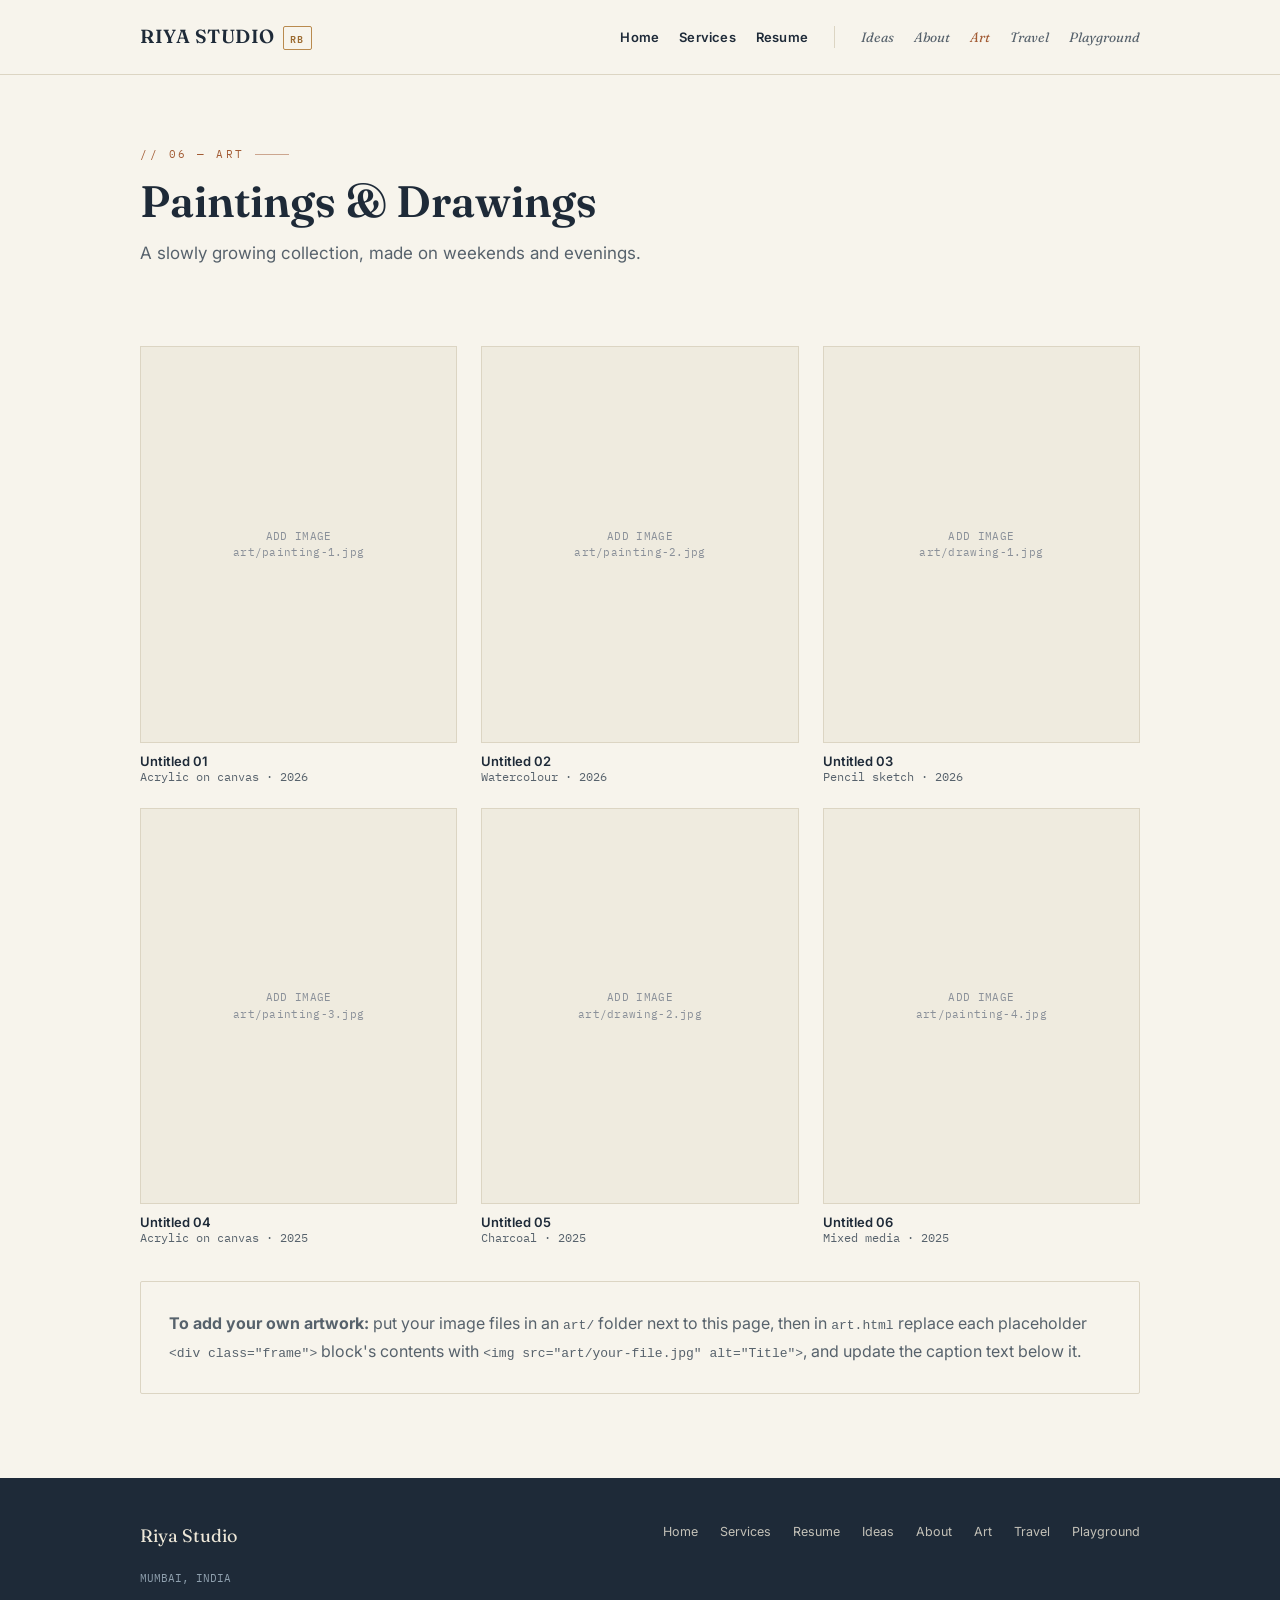
==== Riya/art.html @ 84ce84f2 "my web studio" ====
<!DOCTYPE html>
<html lang="en">
<head>
<meta charset="UTF-8">
<title>Art — Riya Studio</title>
<meta name="viewport" content="width=device-width, initial-scale=1.0">
<link rel="stylesheet" href="styles.css">
<style>
  .frame{
    border:1px solid var(--line);
    aspect-ratio:4/5;
    display:flex; align-items:center; justify-content:center;
    background:var(--paper-dim);
    overflow:hidden;
    position:relative;
  }
  .frame img{width:100%; height:100%; object-fit:cover;}
  .frame .placeholder-label{
    font-family:'IBM Plex Mono', monospace;
    font-size:10.5px; color:var(--ink-faint); text-align:center; padding:0 20px;
    letter-spacing:.3px; line-height:1.6;
  }
  figcaption{margin-top:10px;}
  figcaption .cap-title{font-size:13px; font-weight:600; color:var(--ink);}
  figcaption .cap-med{font-size:11.5px; color:var(--ink-soft); font-family:'IBM Plex Mono', monospace;}
</style>
</head>
<body>

<header class="topbar">
  <div class="wrap">
    <a href="index.html" class="logo">RIYA STUDIO <em>RB</em></a>
    <button class="nav-toggle">MENU</button>
    <nav class="mainnav">
      <div class="nav-cluster nav-work">
        <a href="index.html">Home</a>
        <a href="services.html">Services</a>
        <a href="resume.html">Resume</a>
      </div>
      <div class="nav-divider"></div>
      <div class="nav-cluster nav-personal">
        <a href="ideas.html">Ideas</a>
        <a href="about.html">About</a>
        <a href="art.html" class="active">Art</a>
        <a href="travel.html">Travel</a>
        <a href="playground.html">Playground</a>
      </div>
    </nav>
  </div>
</header>

<section style="padding-top:70px; padding-bottom:20px;">
  <div class="wrap">
    <p class="eyebrow personal">// 06 — Art</p>
    <h1>Paintings &amp; Drawings</h1>
    <p class="lede">A slowly growing collection, made on weekends and evenings.</p>
  </div>
</section>

<section class="section-tight">
  <div class="wrap">
    <div class="grid grid-3">

      <figure style="margin:0;">
        <div class="frame">
          <!-- Replace this: <img src="art/painting-1.jpg" alt="Title of the piece"> -->
          <div class="placeholder-label">ADD IMAGE<br>art/painting-1.jpg</div>
        </div>
        <figcaption>
          <div class="cap-title">Untitled 01</div>
          <div class="cap-med">Acrylic on canvas · 2026</div>
        </figcaption>
      </figure>

      <figure style="margin:0;">
        <div class="frame">
          <div class="placeholder-label">ADD IMAGE<br>art/painting-2.jpg</div>
        </div>
        <figcaption>
          <div class="cap-title">Untitled 02</div>
          <div class="cap-med">Watercolour · 2026</div>
        </figcaption>
      </figure>

      <figure style="margin:0;">
        <div class="frame">
          <div class="placeholder-label">ADD IMAGE<br>art/drawing-1.jpg</div>
        </div>
        <figcaption>
          <div class="cap-title">Untitled 03</div>
          <div class="cap-med">Pencil sketch · 2026</div>
        </figcaption>
      </figure>

      <figure style="margin:0;">
        <div class="frame">
          <div class="placeholder-label">ADD IMAGE<br>art/painting-3.jpg</div>
        </div>
        <figcaption>
          <div class="cap-title">Untitled 04</div>
          <div class="cap-med">Acrylic on canvas · 2025</div>
        </figcaption>
      </figure>

      <figure style="margin:0;">
        <div class="frame">
          <div class="placeholder-label">ADD IMAGE<br>art/drawing-2.jpg</div>
        </div>
        <figcaption>
          <div class="cap-title">Untitled 05</div>
          <div class="cap-med">Charcoal · 2025</div>
        </figcaption>
      </figure>

      <figure style="margin:0;">
        <div class="frame">
          <div class="placeholder-label">ADD IMAGE<br>art/painting-4.jpg</div>
        </div>
        <figcaption>
          <div class="cap-title">Untitled 06</div>
          <div class="cap-med">Mixed media · 2025</div>
        </figcaption>
      </figure>

    </div>

    <div class="card" style="margin-top:36px;">
      <p style="margin:0;">
        <strong>To add your own artwork:</strong> put your image files in an <code>art/</code> folder
        next to this page, then in <code>art.html</code> replace each placeholder
        <code>&lt;div class="frame"&gt;</code> block's contents with
        <code>&lt;img src="art/your-file.jpg" alt="Title"&gt;</code>, and update the caption text below it.
      </p>
    </div>
  </div>
</section>

<footer>
  <div class="wrap">
    <div>
      <div class="f-logo">Riya Studio</div>
      <div class="f-small">MUMBAI, INDIA</div>
    </div>
    <div class="f-links">
      <a href="index.html">Home</a>
      <a href="services.html">Services</a>
      <a href="resume.html">Resume</a>
      <a href="ideas.html">Ideas</a>
      <a href="about.html">About</a>
      <a href="art.html">Art</a>
      <a href="travel.html">Travel</a>
      <a href="playground.html">Playground</a>
    </div>
  </div>
</footer>

<script src="nav.js"></script>
</body>
</html>
---- Riya/styles.css ----
/* ===========================================================
   RIYA STUDIO — shared design system
   Paper ivory + ink navy (professional) / clay accent (personal, used sparingly)
   =========================================================== */

@import url('https://fonts.googleapis.com/css2?family=Fraunces:opsz,wght@9..144,400;9..144,500;9..144,600;9..144,700&family=IBM+Plex+Mono:wght@400;500&family=Inter:wght@400;500;600;700&display=swap');

:root{
  --paper:#F7F4EC;
  --paper-dim:#EFEBDF;
  --ink:#1E2A38;
  --ink-soft:#57626C;
  --ink-faint:#8A9099;
  --brass:#9C6B30;
  --brass-soft:#B98A4E;
  --clay:#A25B34;      /* secondary accent — used only on "beyond work" pages */
  --line:#DCD5C3;
  --line-dark:#33404F;
  --panel:#1E2A38;
  --paper-on-panel:#EDE7D8;
  --radius:2px;
  --max:1080px;
}

*{box-sizing:border-box;}
html{scroll-behavior:smooth;}
body{
  margin:0;
  background:var(--paper);
  color:var(--ink);
  font-family:'Inter', sans-serif;
  -webkit-font-smoothing:antialiased;
}

a{color:inherit;}
img{max-width:100%; display:block;}

.wrap{max-width:var(--max); margin:0 auto; padding:0 40px;}

/* ---------- Top bar ---------- */
.topbar{
  border-bottom:1px solid var(--line);
  background:var(--paper);
  position:sticky; top:0; z-index:50;
}
.topbar .wrap{
  display:flex; align-items:center; justify-content:space-between;
  height:74px;
}
.logo{
  font-family:'Fraunces', serif;
  font-size:19px;
  letter-spacing:0.5px;
  font-weight:600;
  color:var(--ink);
  text-decoration:none;
  display:flex; align-items:baseline; gap:8px;
}
.logo em{
  font-style:normal;
  font-family:'IBM Plex Mono', monospace;
  font-size:10px;
  color:var(--brass);
  letter-spacing:1.5px;
  border:1px solid var(--brass-soft);
  padding:2px 6px;
  border-radius:2px;
}

nav.mainnav{display:flex; align-items:center; gap:26px;}
.nav-cluster{display:flex; align-items:center; gap:20px;}
.nav-cluster a{
  text-decoration:none;
  font-size:13px;
}
.nav-work a{
  color:var(--ink);
  font-weight:600;
  letter-spacing:0.2px;
}
.nav-work a.active, .nav-work a:hover{color:var(--brass);}

.nav-divider{
  width:1px; height:22px; background:var(--line);
}

.nav-personal a{
  color:var(--ink-soft);
  font-family:'Fraunces', serif;
  font-style:italic;
  font-size:13.5px;
}
.nav-personal a.active, .nav-personal a:hover{color:var(--clay);}

.nav-toggle{display:none;}

@media (max-width:880px){
  nav.mainnav{
    position:fixed; inset:74px 0 0 0; background:var(--paper);
    flex-direction:column; align-items:flex-start; padding:28px 40px;
    gap:22px; transform:translateX(100%); transition:transform .3s ease;
    overflow-y:auto;
  }
  nav.mainnav.open{transform:translateX(0);}
  .nav-cluster{flex-direction:column; align-items:flex-start; gap:14px;}
  .nav-divider{display:none;}
  .nav-toggle{
    display:block; background:none; border:1px solid var(--line);
    padding:8px 10px; font-family:'IBM Plex Mono', monospace; font-size:12px;
    cursor:pointer; color:var(--ink);
  }
}

/* ---------- Eyebrow / file-tab motif (signature element) ---------- */
.eyebrow{
  font-family:'IBM Plex Mono', monospace;
  font-size:11px;
  letter-spacing:2.5px;
  text-transform:uppercase;
  color:var(--brass);
  display:flex; align-items:center; gap:10px;
  margin-bottom:14px;
}
.eyebrow.personal{color:var(--clay);}
.eyebrow::after{content:""; flex:none; width:34px; height:1px; background:currentColor; opacity:.5;}

/* ---------- Sections ---------- */
section{padding:70px 0;}
.section-tight{padding:44px 0;}
h1,h2,h3{font-family:'Fraunces', serif; font-weight:600; margin:0 0 14px; color:var(--ink);}
h1{font-size:44px; line-height:1.08;}
h2{font-size:30px;}
h3{font-size:20px;}
p{line-height:1.7; color:var(--ink-soft); margin:0 0 14px;}
.lede{font-size:17px; max-width:640px;}

.rule{border:none; border-top:1px solid var(--line); margin:0;}

.btn{
  display:inline-flex; align-items:center; gap:8px;
  padding:12px 22px;
  font-size:13px; font-weight:600; letter-spacing:0.3px;
  text-decoration:none;
  border-radius:2px;
  border:1px solid var(--ink);
  color:var(--paper);
  background:var(--ink);
  transition:all .2s ease;
}
.btn:hover{background:var(--brass); border-color:var(--brass);}
.btn.ghost{background:transparent; color:var(--ink); border-color:var(--ink);}
.btn.ghost:hover{background:var(--ink); color:var(--paper);}
.btn.clay{background:var(--clay); border-color:var(--clay);}
.btn.clay:hover{opacity:.85;}

/* ---------- Cards ---------- */
.card{
  border:1px solid var(--line);
  background:var(--paper);
  padding:28px;
  border-radius:2px;
}

.grid{display:grid; gap:24px;}
.grid-2{grid-template-columns:1fr 1fr;}
.grid-3{grid-template-columns:repeat(3,1fr);}
.grid-4{grid-template-columns:repeat(4,1fr);}
@media (max-width:880px){
  .grid-2,.grid-3,.grid-4{grid-template-columns:1fr;}
}

/* ---------- Footer ---------- */
footer{
  background:var(--panel);
  color:var(--paper-on-panel);
  padding:46px 0 30px;
  margin-top:40px;
}
footer .wrap{display:flex; justify-content:space-between; align-items:flex-start; flex-wrap:wrap; gap:24px;}
footer .f-logo{font-family:'Fraunces', serif; font-size:18px; margin-bottom:8px;}
footer .f-links{display:flex; gap:22px; flex-wrap:wrap;}
footer .f-links a{font-size:12.5px; text-decoration:none; color:var(--paper-on-panel); opacity:.8;}
footer .f-links a:hover{opacity:1; color:var(--brass-soft);}
footer .f-small{font-family:'IBM Plex Mono', monospace; font-size:10.5px; color:#8FA0AE; margin-top:24px;}

/* ---------- Utility ---------- */
.tag{
  font-family:'IBM Plex Mono', monospace;
  font-size:10.8px;
  padding:4px 9px;
  border:1px solid var(--line-dark);
  border-radius:2px;
  letter-spacing:.3px;
  display:inline-block;
}
.tag.light{border-color:var(--line); color:var(--ink-soft);}

.hairline-list{list-style:none; margin:0; padding:0;}
.hairline-list li{
  padding:16px 0; border-bottom:1px solid var(--line);
  display:flex; justify-content:space-between; gap:20px; align-items:baseline;
}
.hairline-list li:first-child{border-top:1px solid var(--line);}
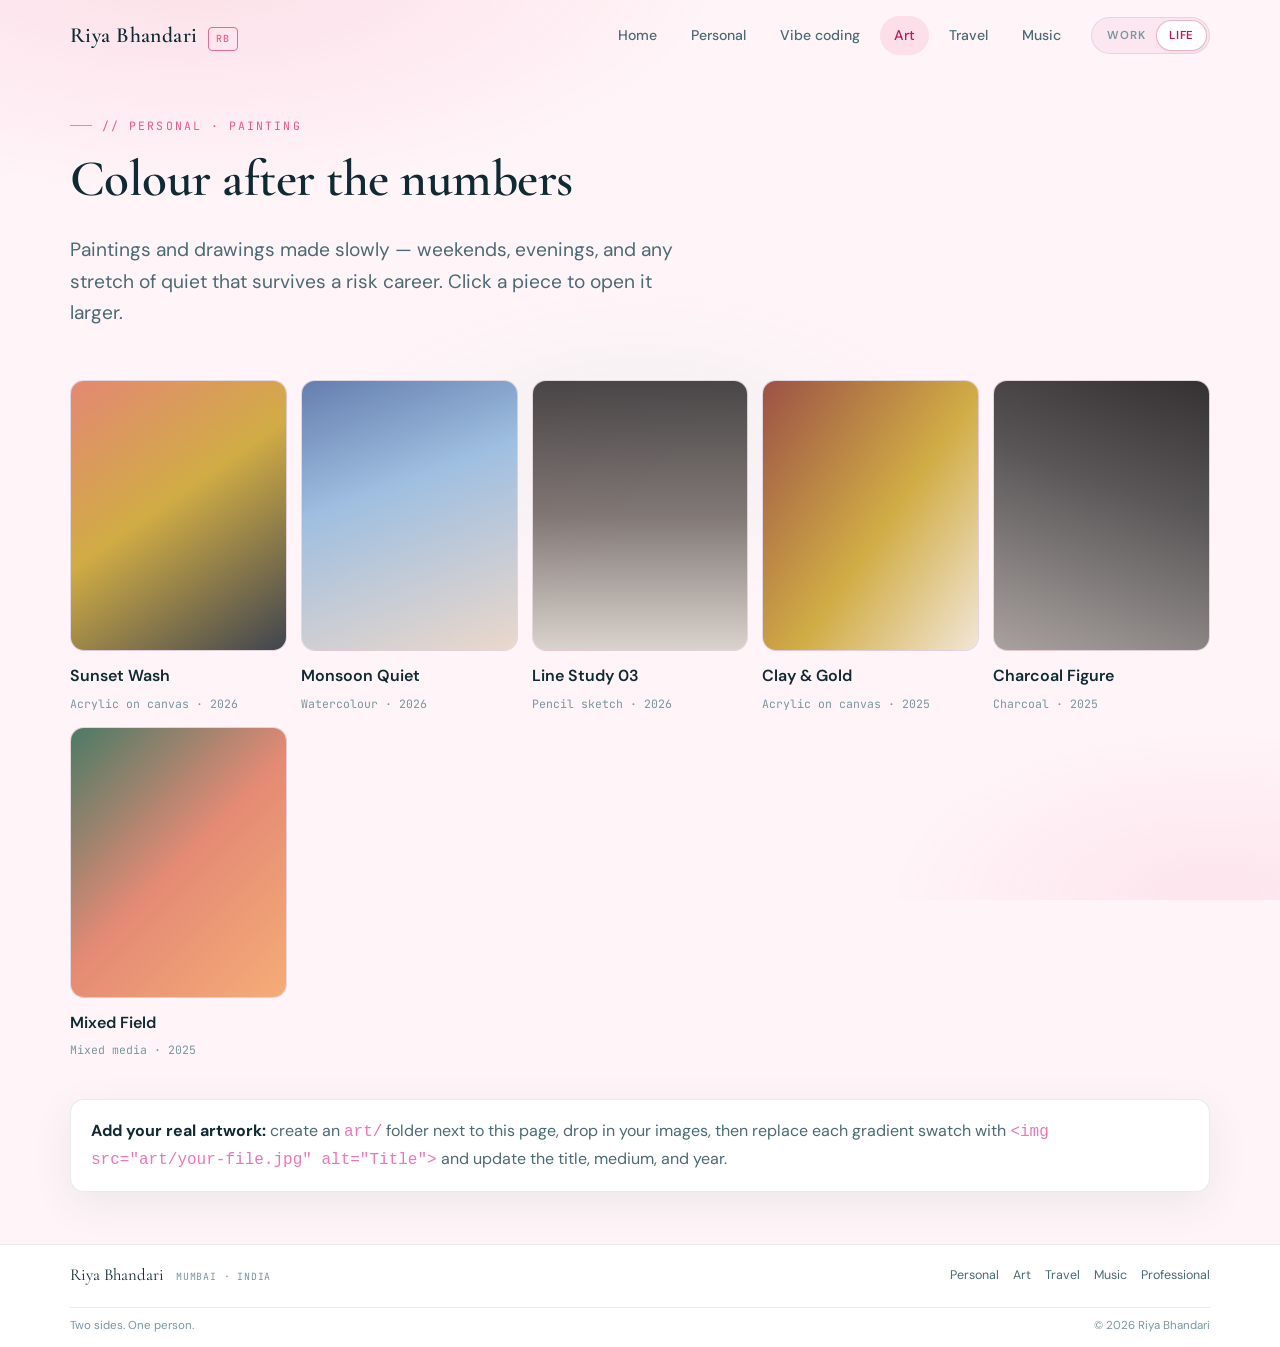
==== commit e8a6e6f0: "Professional and personal theme" ====
--- a/Riya/art.html
+++ b/Riya/art.html
@@ -1,159 +1,185 @@
 <!DOCTYPE html>
 <html lang="en">
 <head>
-<meta charset="UTF-8">
-<title>Art — Riya Studio</title>
-<meta name="viewport" content="width=device-width, initial-scale=1.0">
-<link rel="stylesheet" href="styles.css">
-<style>
-  .frame{
-    border:1px solid var(--line);
-    aspect-ratio:4/5;
-    display:flex; align-items:center; justify-content:center;
-    background:var(--paper-dim);
-    overflow:hidden;
-    position:relative;
-  }
-  .frame img{width:100%; height:100%; object-fit:cover;}
-  .frame .placeholder-label{
-    font-family:'IBM Plex Mono', monospace;
-    font-size:10.5px; color:var(--ink-faint); text-align:center; padding:0 20px;
-    letter-spacing:.3px; line-height:1.6;
-  }
-  figcaption{margin-top:10px;}
-  figcaption .cap-title{font-size:13px; font-weight:600; color:var(--ink);}
-  figcaption .cap-med{font-size:11.5px; color:var(--ink-soft); font-family:'IBM Plex Mono', monospace;}
-</style>
+  <meta charset="UTF-8">
+  <meta name="viewport" content="width=device-width, initial-scale=1.0">
+  <title>Art — Riya Bhandari</title>
+  <meta name="description" content="Paintings and drawings by Riya Bhandari — a slowly growing collection made on weekends.">
+  <link rel="stylesheet" href="styles.css?v=compact1">
 </head>
-<body>
+<body data-preferred-mode="personal">
 
-<header class="topbar">
+<header class="site-nav">
   <div class="wrap">
-    <a href="index.html" class="logo">RIYA STUDIO <em>RB</em></a>
-    <button class="nav-toggle">MENU</button>
-    <nav class="mainnav">
-      <div class="nav-cluster nav-work">
-        <a href="index.html">Home</a>
-        <a href="services.html">Services</a>
-        <a href="resume.html">Resume</a>
-      </div>
-      <div class="nav-divider"></div>
-      <div class="nav-cluster nav-personal">
-        <a href="ideas.html">Ideas</a>
-        <a href="about.html">About</a>
-        <a href="art.html" class="active">Art</a>
-        <a href="travel.html">Travel</a>
-        <a href="playground.html">Playground</a>
+    <a href="index.html" class="logo">Riya Bhandari <span>RB</span></a>
+    <button class="nav-toggle" type="button" aria-label="Menu" aria-expanded="false">☰</button>
+    <nav class="nav-links" aria-label="Primary">
+      <a href="index.html">Home</a>
+      <a href="personal.html">Personal</a>
+      <a href="playground.html">Vibe coding</a>
+      <a href="art.html">Art</a>
+      <a href="travel.html">Travel</a>
+      <a href="music.html">Music</a>
+      <div class="mode-switch" role="group" aria-label="Theme mode">
+        <button type="button" data-mode-btn="professional">Work</button>
+        <button type="button" data-mode-btn="personal">Life</button>
       </div>
     </nav>
   </div>
 </header>
 
-<section style="padding-top:70px; padding-bottom:20px;">
+<section class="page-hero compact">
   <div class="wrap">
-    <p class="eyebrow personal">// 06 — Art</p>
-    <h1>Paintings &amp; Drawings</h1>
-    <p class="lede">A slowly growing collection, made on weekends and evenings.</p>
+    <p class="eyebrow reveal">// Personal · Painting</p>
+    <h1 class="reveal reveal-delay-1">Colour after the numbers</h1>
+    <p class="lede reveal reveal-delay-2">
+      Paintings and drawings made slowly — weekends, evenings, and any stretch of quiet
+      that survives a risk career. Click a piece to open it larger.
+    </p>
   </div>
 </section>
 
-<section class="section-tight">
+<section class="tight">
   <div class="wrap">
-    <div class="grid grid-3">
+    <div class="gallery">
 
-      <figure style="margin:0;">
-        <div class="frame">
-          <!-- Replace this: <img src="art/painting-1.jpg" alt="Title of the piece"> -->
-          <div class="placeholder-label">ADD IMAGE<br>art/painting-1.jpg</div>
-        </div>
-        <figcaption>
-          <div class="cap-title">Untitled 01</div>
-          <div class="cap-med">Acrylic on canvas · 2026</div>
-        </figcaption>
-      </figure>
+      <article class="art-card reveal"
+        data-lightbox
+        tabindex="0"
+        data-title="Sunset Wash"
+        data-meta="Acrylic on canvas · 2026"
+        data-bg="linear-gradient(145deg, #e07a5f 0%, #c9a227 45%, #1e2733 100%)">
+        <figure>
+          <div class="art-frame">
+            <div class="art-swatch" style="background:linear-gradient(145deg, #e07a5f 0%, #c9a227 45%, #1e2733 100%)"></div>
+            <!-- Replace with: <img src="art/painting-1.jpg" alt="Sunset Wash"> -->
+          </div>
+          <figcaption>
+            <div class="cap-title">Sunset Wash</div>
+            <div class="cap-med">Acrylic on canvas · 2026</div>
+          </figcaption>
+        </figure>
+      </article>
 
-      <figure style="margin:0;">
-        <div class="frame">
-          <div class="placeholder-label">ADD IMAGE<br>art/painting-2.jpg</div>
-        </div>
-        <figcaption>
-          <div class="cap-title">Untitled 02</div>
-          <div class="cap-med">Watercolour · 2026</div>
-        </figcaption>
-      </figure>
+      <article class="art-card reveal reveal-delay-1"
+        data-lightbox
+        tabindex="0"
+        data-title="Monsoon Quiet"
+        data-meta="Watercolour · 2026"
+        data-bg="linear-gradient(160deg, #4a6fa5 0%, #8fb8de 40%, #e8d5c4 100%)">
+        <figure>
+          <div class="art-frame">
+            <div class="art-swatch" style="background:linear-gradient(160deg, #4a6fa5 0%, #8fb8de 40%, #e8d5c4 100%)"></div>
+          </div>
+          <figcaption>
+            <div class="cap-title">Monsoon Quiet</div>
+            <div class="cap-med">Watercolour · 2026</div>
+          </figcaption>
+        </figure>
+      </article>
 
-      <figure style="margin:0;">
-        <div class="frame">
-          <div class="placeholder-label">ADD IMAGE<br>art/drawing-1.jpg</div>
-        </div>
-        <figcaption>
-          <div class="cap-title">Untitled 03</div>
-          <div class="cap-med">Pencil sketch · 2026</div>
-        </figcaption>
-      </figure>
+      <article class="art-card reveal reveal-delay-2"
+        data-lightbox
+        tabindex="0"
+        data-title="Line Study 03"
+        data-meta="Pencil sketch · 2026"
+        data-bg="linear-gradient(180deg, #2a2a2a 0%, #6b6560 50%, #d4cfc7 100%)">
+        <figure>
+          <div class="art-frame">
+            <div class="art-swatch" style="background:linear-gradient(180deg, #2a2a2a 0%, #6b6560 50%, #d4cfc7 100%)"></div>
+          </div>
+          <figcaption>
+            <div class="cap-title">Line Study 03</div>
+            <div class="cap-med">Pencil sketch · 2026</div>
+          </figcaption>
+        </figure>
+      </article>
 
-      <figure style="margin:0;">
-        <div class="frame">
-          <div class="placeholder-label">ADD IMAGE<br>art/painting-3.jpg</div>
-        </div>
-        <figcaption>
-          <div class="cap-title">Untitled 04</div>
-          <div class="cap-med">Acrylic on canvas · 2025</div>
-        </figcaption>
-      </figure>
+      <article class="art-card reveal"
+        data-lightbox
+        tabindex="0"
+        data-title="Clay &amp; Gold"
+        data-meta="Acrylic on canvas · 2025"
+        data-bg="linear-gradient(125deg, #8b3a2a 0%, #c9a227 55%, #f0e6d2 100%)">
+        <figure>
+          <div class="art-frame">
+            <div class="art-swatch" style="background:linear-gradient(125deg, #8b3a2a 0%, #c9a227 55%, #f0e6d2 100%)"></div>
+          </div>
+          <figcaption>
+            <div class="cap-title">Clay &amp; Gold</div>
+            <div class="cap-med">Acrylic on canvas · 2025</div>
+          </figcaption>
+        </figure>
+      </article>
 
-      <figure style="margin:0;">
-        <div class="frame">
-          <div class="placeholder-label">ADD IMAGE<br>art/drawing-2.jpg</div>
-        </div>
-        <figcaption>
-          <div class="cap-title">Untitled 05</div>
-          <div class="cap-med">Charcoal · 2025</div>
-        </figcaption>
-      </figure>
+      <article class="art-card reveal reveal-delay-1"
+        data-lightbox
+        tabindex="0"
+        data-title="Charcoal Figure"
+        data-meta="Charcoal · 2025"
+        data-bg="linear-gradient(200deg, #111 0%, #3d3d3d 40%, #9a9590 100%)">
+        <figure>
+          <div class="art-frame">
+            <div class="art-swatch" style="background:linear-gradient(200deg, #111 0%, #3d3d3d 40%, #9a9590 100%)"></div>
+          </div>
+          <figcaption>
+            <div class="cap-title">Charcoal Figure</div>
+            <div class="cap-med">Charcoal · 2025</div>
+          </figcaption>
+        </figure>
+      </article>
 
-      <figure style="margin:0;">
-        <div class="frame">
-          <div class="placeholder-label">ADD IMAGE<br>art/painting-4.jpg</div>
-        </div>
-        <figcaption>
-          <div class="cap-title">Untitled 06</div>
-          <div class="cap-med">Mixed media · 2025</div>
-        </figcaption>
-      </figure>
+      <article class="art-card reveal reveal-delay-2"
+        data-lightbox
+        tabindex="0"
+        data-title="Mixed Field"
+        data-meta="Mixed media · 2025"
+        data-bg="linear-gradient(135deg, #2d6a4f 0%, #e07a5f 50%, #f4a261 100%)">
+        <figure>
+          <div class="art-frame">
+            <div class="art-swatch" style="background:linear-gradient(135deg, #2d6a4f 0%, #e07a5f 50%, #f4a261 100%)"></div>
+          </div>
+          <figcaption>
+            <div class="cap-title">Mixed Field</div>
+            <div class="cap-med">Mixed media · 2025</div>
+          </figcaption>
+        </figure>
+      </article>
 
     </div>
 
-    <div class="card" style="margin-top:36px;">
+    <div class="card reveal" style="margin-top:40px;">
       <p style="margin:0;">
-        <strong>To add your own artwork:</strong> put your image files in an <code>art/</code> folder
-        next to this page, then in <code>art.html</code> replace each placeholder
-        <code>&lt;div class="frame"&gt;</code> block's contents with
-        <code>&lt;img src="art/your-file.jpg" alt="Title"&gt;</code>, and update the caption text below it.
+        <strong style="color:var(--text);">Add your real artwork:</strong>
+        create an <code style="color:var(--life-soft);">art/</code> folder next to this page,
+        drop in your images, then replace each gradient swatch with
+        <code style="color:var(--life-soft);">&lt;img src="art/your-file.jpg" alt="Title"&gt;</code>
+        and update the title, medium, and year.
       </p>
     </div>
   </div>
 </section>
 
-<footer>
+<footer class="site-footer">
   <div class="wrap">
     <div>
-      <div class="f-logo">Riya Studio</div>
-      <div class="f-small">MUMBAI, INDIA</div>
+      <div class="f-brand">Riya Bhandari</div>
+      <div class="f-meta">MUMBAI · INDIA</div>
     </div>
     <div class="f-links">
-      <a href="index.html">Home</a>
-      <a href="services.html">Services</a>
-      <a href="resume.html">Resume</a>
-      <a href="ideas.html">Ideas</a>
-      <a href="about.html">About</a>
+      <a href="personal.html">Personal</a>
       <a href="art.html">Art</a>
       <a href="travel.html">Travel</a>
-      <a href="playground.html">Playground</a>
+      <a href="music.html">Music</a>
+      <a href="professional.html">Professional</a>
+    </div>
+    <div class="f-bottom">
+      <span>Two sides. One person.</span>
+      <span>© 2026 Riya Bhandari</span>
     </div>
   </div>
 </footer>
 
-<script src="nav.js"></script>
+<script src="app.js"></script>
 </body>
 </html>
--- a/Riya/styles.css
+++ b/Riya/styles.css
@@ -1,203 +1,1551 @@
 /* ===========================================================
-   RIYA STUDIO — shared design system
-   Paper ivory + ink navy (professional) / clay accent (personal, used sparingly)
+   RIYA BHANDARI — Dual Identity Design System (Light)
+   Professional: teal  ·  Personal: pink
    =========================================================== */
 
-@import url('https://fonts.googleapis.com/css2?family=Fraunces:opsz,wght@9..144,400;9..144,500;9..144,600;9..144,700&family=IBM+Plex+Mono:wght@400;500&family=Inter:wght@400;500;600;700&display=swap');
-
-:root{
-  --paper:#F7F4EC;
-  --paper-dim:#EFEBDF;
-  --ink:#1E2A38;
-  --ink-soft:#57626C;
-  --ink-faint:#8A9099;
-  --brass:#9C6B30;
-  --brass-soft:#B98A4E;
-  --clay:#A25B34;      /* secondary accent — used only on "beyond work" pages */
-  --line:#DCD5C3;
-  --line-dark:#33404F;
-  --panel:#1E2A38;
-  --paper-on-panel:#EDE7D8;
-  --radius:2px;
-  --max:1080px;
-}
-
-*{box-sizing:border-box;}
-html{scroll-behavior:smooth;}
-body{
-  margin:0;
-  background:var(--paper);
-  color:var(--ink);
-  font-family:'Inter', sans-serif;
-  -webkit-font-smoothing:antialiased;
-}
-
-a{color:inherit;}
-img{max-width:100%; display:block;}
-
-.wrap{max-width:var(--max); margin:0 auto; padding:0 40px;}
-
-/* ---------- Top bar ---------- */
-.topbar{
-  border-bottom:1px solid var(--line);
-  background:var(--paper);
-  position:sticky; top:0; z-index:50;
-}
-.topbar .wrap{
-  display:flex; align-items:center; justify-content:space-between;
-  height:74px;
-}
-.logo{
-  font-family:'Fraunces', serif;
-  font-size:19px;
-  letter-spacing:0.5px;
-  font-weight:600;
-  color:var(--ink);
-  text-decoration:none;
-  display:flex; align-items:baseline; gap:8px;
-}
-.logo em{
-  font-style:normal;
-  font-family:'IBM Plex Mono', monospace;
-  font-size:10px;
-  color:var(--brass);
-  letter-spacing:1.5px;
-  border:1px solid var(--brass-soft);
-  padding:2px 6px;
-  border-radius:2px;
-}
-
-nav.mainnav{display:flex; align-items:center; gap:26px;}
-.nav-cluster{display:flex; align-items:center; gap:20px;}
-.nav-cluster a{
-  text-decoration:none;
-  font-size:13px;
-}
-.nav-work a{
-  color:var(--ink);
-  font-weight:600;
-  letter-spacing:0.2px;
-}
-.nav-work a.active, .nav-work a:hover{color:var(--brass);}
-
-.nav-divider{
-  width:1px; height:22px; background:var(--line);
-}
-
-.nav-personal a{
-  color:var(--ink-soft);
-  font-family:'Fraunces', serif;
-  font-style:italic;
-  font-size:13.5px;
-}
-.nav-personal a.active, .nav-personal a:hover{color:var(--clay);}
-
-.nav-toggle{display:none;}
-
-@media (max-width:880px){
-  nav.mainnav{
-    position:fixed; inset:74px 0 0 0; background:var(--paper);
-    flex-direction:column; align-items:flex-start; padding:28px 40px;
-    gap:22px; transform:translateX(100%); transition:transform .3s ease;
-    overflow-y:auto;
+@import url('https://fonts.googleapis.com/css2?family=Cormorant+Garamond:ital,wght@0,400;0,500;0,600;0,700;1,400;1,500&family=DM+Sans:ital,opsz,wght@0,9..40,400;0,9..40,500;0,9..40,600;0,9..40,700;1,9..40,400&family=JetBrains+Mono:wght@400;500&display=swap');
+
+:root {
+  /* Soft light base */
+  --bg: #f4fafb;
+  --bg-elevated: #ffffff;
+  --bg-soft: #e8f4f6;
+  --surface: #ffffff;
+  --text: #0f2a32;
+  --text-muted: #4a6a74;
+  --text-faint: #7a96a0;
+  --line: rgba(15, 60, 72, 0.1);
+  --line-strong: rgba(15, 60, 72, 0.16);
+  --shadow: 0 12px 40px rgba(15, 60, 80, 0.08);
+
+  /* Professional — teal */
+  --pro: #0d9488;
+  --pro-soft: #14b8a6;
+  --pro-deep: #0f766e;
+  --pro-dim: rgba(13, 148, 136, 0.12);
+  --pro-glow: rgba(13, 148, 136, 0.28);
+
+  /* Personal — pink / blush */
+  --life: #e85a8a;
+  --life-soft: #f472b6;
+  --life-deep: #be185d;
+  --life-dim: rgba(232, 90, 138, 0.14);
+  --life-glow: rgba(232, 90, 138, 0.32);
+
+  --accent: var(--pro);
+  --accent-soft: var(--pro-soft);
+  --accent-deep: var(--pro-deep);
+  --accent-dim: var(--pro-dim);
+  --accent-glow: var(--pro-glow);
+
+  --radius: 14px;
+  --radius-sm: 8px;
+  --max: 1140px;
+  --nav-h: 72px;
+  --ease: cubic-bezier(0.22, 1, 0.36, 1);
+  --font-display: 'Cormorant Garamond', Georgia, serif;
+  --font-body: 'DM Sans', system-ui, sans-serif;
+  --font-mono: 'JetBrains Mono', ui-monospace, monospace;
+}
+
+html[data-mode="personal"] {
+  --bg: #fff5f8;
+  --bg-soft: #fce7f0;
+  --accent: var(--life);
+  --accent-soft: var(--life-soft);
+  --accent-deep: var(--life-deep);
+  --accent-dim: var(--life-dim);
+  --accent-glow: var(--life-glow);
+}
+
+*, *::before, *::after { box-sizing: border-box; }
+html { scroll-behavior: smooth; }
+body {
+  margin: 0;
+  min-height: 100vh;
+  background: var(--bg);
+  color: var(--text);
+  font-family: var(--font-body);
+  font-size: 16px;
+  line-height: 1.65;
+  -webkit-font-smoothing: antialiased;
+  overflow-x: hidden;
+}
+body::before {
+  content: "";
+  position: fixed;
+  inset: 0;
+  pointer-events: none;
+  z-index: 0;
+  background:
+    radial-gradient(ellipse 80% 50% at 15% -5%, var(--accent-dim), transparent 55%),
+    radial-gradient(ellipse 55% 40% at 95% 100%, rgba(232, 90, 138, 0.1), transparent 50%),
+    radial-gradient(ellipse 40% 30% at 50% 50%, rgba(13, 148, 136, 0.05), transparent 60%);
+  transition: background 0.6s var(--ease);
+}
+a { color: inherit; text-decoration: none; }
+img { max-width: 100%; display: block; }
+button { font-family: inherit; cursor: pointer; }
+::selection { background: var(--accent); color: #fff; }
+
+.wrap {
+  width: min(var(--max), calc(100% - 48px));
+  margin-inline: auto;
+  position: relative;
+  z-index: 1;
+}
+
+/* ---------- Typography ---------- */
+h1, h2, h3, h4 {
+  font-family: var(--font-display);
+  font-weight: 600;
+  line-height: 1.12;
+  margin: 0 0 0.5em;
+  letter-spacing: -0.01em;
+}
+h1 { font-size: clamp(2.6rem, 6vw, 4.4rem); }
+h2 { font-size: clamp(1.9rem, 3.5vw, 2.75rem); }
+h3 { font-size: clamp(1.25rem, 2vw, 1.55rem); }
+p { margin: 0 0 1em; color: var(--text-muted); }
+.lede {
+  font-size: clamp(1.05rem, 1.6vw, 1.2rem);
+  max-width: 38rem;
+  color: var(--text-muted);
+}
+.eyebrow {
+  display: inline-flex;
+  align-items: center;
+  gap: 10px;
+  font-family: var(--font-mono);
+  font-size: 0.72rem;
+  letter-spacing: 0.18em;
+  text-transform: uppercase;
+  color: var(--accent);
+  margin-bottom: 1rem;
+}
+.eyebrow::before {
+  content: "";
+  width: 22px;
+  height: 1px;
+  background: currentColor;
+  opacity: 0.7;
+}
+
+/* ---------- Nav ---------- */
+.site-nav {
+  position: fixed;
+  top: 0;
+  left: 0;
+  right: 0;
+  z-index: 100;
+  height: var(--nav-h);
+  display: flex;
+  align-items: center;
+  transition: background 0.35s var(--ease), border-color 0.35s, backdrop-filter 0.35s;
+  border-bottom: 1px solid transparent;
+}
+.site-nav.scrolled {
+  background: rgba(255, 255, 255, 0.88);
+  backdrop-filter: blur(16px);
+  border-bottom-color: var(--line);
+  box-shadow: 0 4px 24px rgba(15, 60, 80, 0.06);
+}
+.site-nav .wrap {
+  display: flex;
+  align-items: center;
+  justify-content: space-between;
+  width: min(var(--max), calc(100% - 48px));
+}
+.logo {
+  font-family: var(--font-display);
+  font-size: 1.35rem;
+  font-weight: 600;
+  letter-spacing: 0.02em;
+  display: flex;
+  align-items: baseline;
+  gap: 10px;
+}
+.logo span {
+  font-family: var(--font-mono);
+  font-size: 0.62rem;
+  letter-spacing: 0.14em;
+  color: var(--accent);
+  border: 1px solid var(--accent);
+  padding: 3px 7px;
+  border-radius: 4px;
+  opacity: 0.9;
+}
+.nav-links {
+  display: flex;
+  align-items: center;
+  gap: 6px;
+}
+.nav-links a {
+  font-size: 0.88rem;
+  font-weight: 500;
+  color: var(--text-muted);
+  padding: 8px 14px;
+  border-radius: 999px;
+  transition: color 0.2s, background 0.2s;
+}
+.nav-links a:hover,
+.nav-links a.active {
+  color: var(--text);
+  background: var(--accent-dim);
+}
+.nav-links a.active { color: var(--accent-deep); }
+.mode-switch {
+  display: flex;
+  background: var(--bg-soft);
+  border: 1px solid var(--line);
+  border-radius: 999px;
+  padding: 3px;
+  margin-left: 10px;
+}
+.mode-switch button {
+  border: none;
+  background: transparent;
+  color: var(--text-faint);
+  font-size: 0.72rem;
+  font-weight: 600;
+  letter-spacing: 0.06em;
+  text-transform: uppercase;
+  padding: 7px 12px;
+  border-radius: 999px;
+  transition: all 0.25s var(--ease);
+}
+.mode-switch button.active {
+  background: #fff;
+  color: var(--accent-deep);
+  box-shadow: 0 1px 4px rgba(15, 60, 80, 0.1), 0 0 0 1px var(--accent-glow);
+}
+.nav-toggle {
+  display: none;
+  border: 1px solid var(--line);
+  background: transparent;
+  color: var(--text);
+  width: 44px;
+  height: 44px;
+  border-radius: 10px;
+  font-size: 1.1rem;
+}
+
+@media (max-width: 900px) {
+  .nav-toggle { display: grid; place-items: center; }
+  .nav-links {
+    position: fixed;
+    inset: var(--nav-h) 0 0 0;
+    flex-direction: column;
+    align-items: stretch;
+    background: rgba(255, 255, 255, 0.97);
+    backdrop-filter: blur(20px);
+    padding: 28px 24px;
+    gap: 4px;
+    transform: translateX(100%);
+    transition: transform 0.35s var(--ease);
+    box-shadow: -8px 0 32px rgba(15, 60, 80, 0.08);
   }
-  nav.mainnav.open{transform:translateX(0);}
-  .nav-cluster{flex-direction:column; align-items:flex-start; gap:14px;}
-  .nav-divider{display:none;}
-  .nav-toggle{
-    display:block; background:none; border:1px solid var(--line);
-    padding:8px 10px; font-family:'IBM Plex Mono', monospace; font-size:12px;
-    cursor:pointer; color:var(--ink);
+  .nav-links.open { transform: translateX(0); }
+  .nav-links a { padding: 14px 16px; font-size: 1.05rem; }
+  .mode-switch { margin: 16px 0 0; width: fit-content; }
+}
+
+/* ---------- Buttons ---------- */
+.btn {
+  display: inline-flex;
+  align-items: center;
+  gap: 10px;
+  padding: 13px 24px;
+  font-size: 0.9rem;
+  font-weight: 600;
+  border-radius: 999px;
+  border: 1px solid transparent;
+  transition: transform 0.2s var(--ease), background 0.2s, border-color 0.2s, box-shadow 0.2s;
+  white-space: nowrap;
+}
+.btn:hover { transform: translateY(-2px); }
+.btn-primary {
+  background: linear-gradient(135deg, var(--accent), var(--accent-deep));
+  color: #ffffff;
+  box-shadow: 0 8px 24px var(--accent-glow);
+}
+.btn-primary:hover { box-shadow: 0 12px 32px var(--accent-glow); filter: brightness(1.05); }
+.btn-ghost {
+  background: #fff;
+  color: var(--text);
+  border-color: var(--line-strong);
+}
+.btn-ghost:hover {
+  border-color: var(--accent);
+  color: var(--accent-deep);
+  background: var(--accent-dim);
+}
+.btn-row { display: flex; flex-wrap: wrap; gap: 10px; margin-top: 1.1rem; }
+
+/* ---------- Reveal animations ---------- */
+.reveal {
+  opacity: 0;
+  transform: translateY(28px);
+  transition: opacity 0.7s var(--ease), transform 0.7s var(--ease);
+}
+.reveal.visible {
+  opacity: 1;
+  transform: none;
+}
+.reveal-delay-1 { transition-delay: 0.1s; }
+.reveal-delay-2 { transition-delay: 0.2s; }
+.reveal-delay-3 { transition-delay: 0.3s; }
+.reveal-delay-4 { transition-delay: 0.4s; }
+
+/* ---------- Cards / grids ---------- */
+.card {
+  background: var(--bg-elevated);
+  border: 1px solid var(--line);
+  border-radius: var(--radius);
+  padding: 18px 20px;
+  box-shadow: var(--shadow);
+  transition: border-color 0.3s, transform 0.3s var(--ease), box-shadow 0.3s;
+}
+.card:hover {
+  border-color: var(--accent-glow);
+  transform: translateY(-4px);
+  box-shadow: 0 20px 48px rgba(15, 80, 100, 0.12);
+}
+.card-link { display: block; height: 100%; }
+.grid { display: grid; gap: 14px; }
+.grid-2 { grid-template-columns: repeat(2, 1fr); }
+.grid-3 { grid-template-columns: repeat(3, 1fr); }
+.grid-4 { grid-template-columns: repeat(4, 1fr); }
+@media (max-width: 900px) {
+  .grid-2, .grid-3, .grid-4 { grid-template-columns: 1fr; }
+}
+@media (min-width: 701px) and (max-width: 900px) {
+  .grid-2 { grid-template-columns: repeat(2, 1fr); }
+}
+
+.tag {
+  display: inline-block;
+  font-family: var(--font-mono);
+  font-size: 0.68rem;
+  letter-spacing: 0.06em;
+  padding: 5px 10px;
+  border-radius: 999px;
+  border: 1px solid var(--line-strong);
+  color: var(--text-muted);
+  background: var(--bg-soft);
+}
+.tag.accent {
+  border-color: var(--accent-glow);
+  color: var(--accent-deep);
+  background: var(--accent-dim);
+}
+
+/* ---------- Sections (compact) ---------- */
+.page-hero {
+  padding: calc(var(--nav-h) + 36px) 0 28px;
+}
+.page-hero.compact { padding-bottom: 16px; }
+section.block { padding: 40px 0; }
+section.tight { padding: 24px 0; }
+.page-hero h1 { font-size: clamp(2.1rem, 4.5vw, 3.2rem); }
+.page-hero .lede { margin-bottom: 0.6em; }
+.rule {
+  border: none;
+  border-top: 1px solid var(--line);
+  margin: 0;
+}
+
+/* ---------- Stats ---------- */
+.stat-row {
+  display: flex;
+  flex-wrap: wrap;
+  gap: 18px 36px;
+  margin-top: 18px;
+}
+.stat b {
+  display: block;
+  font-family: var(--font-display);
+  font-size: clamp(1.6rem, 3vw, 2.2rem);
+  font-weight: 600;
+  color: var(--text);
+  line-height: 1;
+}
+.stat span {
+  font-family: var(--font-mono);
+  font-size: 0.65rem;
+  letter-spacing: 0.12em;
+  text-transform: uppercase;
+  color: var(--text-faint);
+  margin-top: 5px;
+  display: block;
+}
+
+/* ---------- Timeline ---------- */
+.timeline {
+  position: relative;
+  padding-left: 28px;
+  margin-top: 12px;
+}
+.timeline::before {
+  content: "";
+  position: absolute;
+  left: 6px;
+  top: 8px;
+  bottom: 8px;
+  width: 1px;
+  background: linear-gradient(to bottom, var(--accent), var(--line));
+}
+.t-item {
+  position: relative;
+  padding: 0 0 22px 20px;
+}
+.t-item:last-child { padding-bottom: 0; }
+.t-item::before {
+  content: "";
+  position: absolute;
+  left: -28px;
+  top: 8px;
+  width: 13px;
+  height: 13px;
+  border-radius: 50%;
+  background: #fff;
+  border: 2px solid var(--accent);
+  box-shadow: 0 0 0 4px var(--accent-dim);
+}
+.t-meta {
+  font-family: var(--font-mono);
+  font-size: 0.72rem;
+  color: var(--accent);
+  letter-spacing: 0.04em;
+  margin-bottom: 6px;
+}
+.t-item h3 { margin-bottom: 4px; }
+.t-org {
+  color: var(--text-muted);
+  font-size: 0.9rem;
+  margin-bottom: 8px;
+}
+.t-item ul {
+  margin: 0;
+  padding-left: 1.1rem;
+  color: var(--text-muted);
+}
+.t-item li { margin-bottom: 4px; font-size: 0.9rem; }
+
+/* ---------- Footer (compact) ---------- */
+.site-footer {
+  margin-top: 28px;
+  padding: 16px 0 14px;
+  border-top: 1px solid var(--line);
+  background: var(--bg-elevated);
+  position: relative;
+  z-index: 1;
+}
+.site-footer .wrap {
+  display: flex;
+  justify-content: space-between;
+  align-items: center;
+  flex-wrap: wrap;
+  gap: 10px 20px;
+}
+.f-brand {
+  font-family: var(--font-display);
+  font-size: 1.05rem;
+  margin-bottom: 0;
+  display: inline;
+}
+.f-meta {
+  font-family: var(--font-mono);
+  font-size: 0.62rem;
+  letter-spacing: 0.08em;
+  color: var(--text-faint);
+  display: inline;
+  margin-left: 8px;
+}
+.f-links {
+  display: flex;
+  flex-wrap: wrap;
+  gap: 4px 14px;
+  align-items: center;
+}
+.f-links a {
+  font-size: 0.78rem;
+  color: var(--text-muted);
+  transition: color 0.2s;
+}
+.f-links a:hover { color: var(--accent-deep); }
+.f-bottom {
+  width: 100%;
+  margin-top: 8px;
+  padding-top: 8px;
+  border-top: 1px solid var(--line);
+  font-size: 0.72rem;
+  color: var(--text-faint);
+  display: flex;
+  justify-content: space-between;
+  flex-wrap: wrap;
+  gap: 4px 12px;
+}
+
+/* ===========================================================
+   PORTAL HOME — split personality
+   =========================================================== */
+.portal {
+  min-height: 100vh;
+  min-height: 100dvh;
+  display: grid;
+  grid-template-columns: 1fr 1fr;
+  position: relative;
+  overflow: hidden;
+}
+.portal-side {
+  position: relative;
+  display: flex;
+  flex-direction: column;
+  justify-content: flex-end;
+  padding: calc(var(--nav-h) + 40px) 40px 56px;
+  min-height: 100vh;
+  min-height: 100dvh;
+  overflow: hidden;
+  cursor: pointer;
+  transition: flex 0.55s var(--ease);
+  text-decoration: none;
+  color: inherit;
+}
+.portal-side::before {
+  content: "";
+  position: absolute;
+  inset: 0;
+  z-index: 0;
+  transition: opacity 0.5s, transform 0.6s var(--ease);
+}
+.portal-side.pro {
+  background: linear-gradient(160deg, #ccfbf1 0%, #99f6e4 40%, #5eead4 100%);
+}
+.portal-side.pro::before {
+  background:
+    radial-gradient(circle at 30% 20%, rgba(13, 148, 136, 0.35), transparent 50%),
+    radial-gradient(circle at 80% 80%, rgba(20, 184, 166, 0.2), transparent 45%);
+}
+.portal-side.life {
+  background: linear-gradient(200deg, #fff1f5 0%, #fce7f3 35%, #fbcfe8 70%, #f9a8d4 100%);
+}
+.portal-side.life::before {
+  background:
+    radial-gradient(circle at 70% 25%, rgba(232, 90, 138, 0.35), transparent 50%),
+    radial-gradient(circle at 20% 85%, rgba(244, 114, 182, 0.28), transparent 45%);
+}
+.portal-side:hover::before,
+.portal-side:focus-visible::before {
+  transform: scale(1.06);
+}
+.portal-side .inner {
+  position: relative;
+  z-index: 2;
+  max-width: 420px;
+  transition: transform 0.45s var(--ease);
+}
+.portal-side:hover .inner { transform: translateY(-8px); }
+.portal-kicker {
+  font-family: var(--font-mono);
+  font-size: 0.72rem;
+  letter-spacing: 0.2em;
+  text-transform: uppercase;
+  margin-bottom: 14px;
+  opacity: 0.85;
+}
+.portal-side.pro .portal-kicker { color: var(--pro-deep); }
+.portal-side.life .portal-kicker { color: var(--life-deep); }
+.portal-side h2 {
+  font-size: clamp(2.2rem, 4.5vw, 3.4rem);
+  margin-bottom: 12px;
+  color: var(--text);
+}
+.portal-side p {
+  color: rgba(15, 42, 50, 0.72);
+  max-width: 34ch;
+  margin-bottom: 22px;
+}
+.portal-cta {
+  display: inline-flex;
+  align-items: center;
+  gap: 8px;
+  font-weight: 600;
+  font-size: 0.92rem;
+  opacity: 0.95;
+}
+.portal-side.pro .portal-cta { color: var(--pro-deep); }
+.portal-side.life .portal-cta { color: var(--life-deep); }
+.portal-cta .arrow {
+  transition: transform 0.3s var(--ease);
+  display: inline-block;
+}
+.portal-side:hover .portal-cta .arrow { transform: translateX(6px); }
+
+/* floating ornaments */
+.orb {
+  position: absolute;
+  border-radius: 50%;
+  filter: blur(40px);
+  opacity: 0.5;
+  pointer-events: none;
+  animation: float 12s ease-in-out infinite;
+  z-index: 1;
+}
+.portal-side.pro .orb {
+  width: 180px; height: 180px;
+  background: var(--pro);
+  top: 18%; right: 12%;
+  animation-delay: -2s;
+}
+.portal-side.life .orb {
+  width: 220px; height: 220px;
+  background: var(--life);
+  top: 22%; left: 10%;
+  animation-delay: -5s;
+}
+@keyframes float {
+  0%, 100% { transform: translate(0, 0) scale(1); }
+  50% { transform: translate(12px, -18px) scale(1.08); }
+}
+
+.portal-center {
+  position: absolute;
+  left: 50%;
+  top: 50%;
+  transform: translate(-50%, -50%);
+  z-index: 10;
+  pointer-events: none;
+  text-align: center;
+}
+.portal-center .name {
+  font-family: var(--font-display);
+  font-size: clamp(1.1rem, 2.2vw, 1.45rem);
+  letter-spacing: 0.28em;
+  text-transform: uppercase;
+  color: var(--text);
+  background: rgba(255, 255, 255, 0.92);
+  backdrop-filter: blur(12px);
+  border: 1px solid rgba(15, 60, 72, 0.12);
+  padding: 14px 28px;
+  border-radius: 999px;
+  box-shadow: 0 12px 40px rgba(15, 80, 100, 0.15);
+}
+.portal-center .sub {
+  margin-top: 12px;
+  font-family: var(--font-mono);
+  font-size: 0.65rem;
+  letter-spacing: 0.16em;
+  text-transform: uppercase;
+  color: var(--text-muted);
+  background: rgba(255, 255, 255, 0.85);
+  display: inline-block;
+  padding: 6px 14px;
+  border-radius: 999px;
+  border: 1px solid rgba(15, 60, 72, 0.08);
+}
+
+.portal-divider {
+  position: absolute;
+  left: 50%;
+  top: 0;
+  bottom: 0;
+  width: 2px;
+  background: linear-gradient(to bottom, transparent, rgba(15, 80, 100, 0.2), transparent);
+  z-index: 5;
+  transform: translateX(-50%);
+  pointer-events: none;
+}
+
+@media (max-width: 800px) {
+  .portal {
+    grid-template-columns: 1fr;
+    grid-template-rows: 1fr 1fr;
   }
-}
-
-/* ---------- Eyebrow / file-tab motif (signature element) ---------- */
-.eyebrow{
-  font-family:'IBM Plex Mono', monospace;
-  font-size:11px;
-  letter-spacing:2.5px;
-  text-transform:uppercase;
-  color:var(--brass);
-  display:flex; align-items:center; gap:10px;
-  margin-bottom:14px;
-}
-.eyebrow.personal{color:var(--clay);}
-.eyebrow::after{content:""; flex:none; width:34px; height:1px; background:currentColor; opacity:.5;}
-
-/* ---------- Sections ---------- */
-section{padding:70px 0;}
-.section-tight{padding:44px 0;}
-h1,h2,h3{font-family:'Fraunces', serif; font-weight:600; margin:0 0 14px; color:var(--ink);}
-h1{font-size:44px; line-height:1.08;}
-h2{font-size:30px;}
-h3{font-size:20px;}
-p{line-height:1.7; color:var(--ink-soft); margin:0 0 14px;}
-.lede{font-size:17px; max-width:640px;}
-
-.rule{border:none; border-top:1px solid var(--line); margin:0;}
-
-.btn{
-  display:inline-flex; align-items:center; gap:8px;
-  padding:12px 22px;
-  font-size:13px; font-weight:600; letter-spacing:0.3px;
-  text-decoration:none;
-  border-radius:2px;
-  border:1px solid var(--ink);
-  color:var(--paper);
-  background:var(--ink);
-  transition:all .2s ease;
-}
-.btn:hover{background:var(--brass); border-color:var(--brass);}
-.btn.ghost{background:transparent; color:var(--ink); border-color:var(--ink);}
-.btn.ghost:hover{background:var(--ink); color:var(--paper);}
-.btn.clay{background:var(--clay); border-color:var(--clay);}
-.btn.clay:hover{opacity:.85;}
-
-/* ---------- Cards ---------- */
-.card{
-  border:1px solid var(--line);
-  background:var(--paper);
-  padding:28px;
-  border-radius:2px;
-}
-
-.grid{display:grid; gap:24px;}
-.grid-2{grid-template-columns:1fr 1fr;}
-.grid-3{grid-template-columns:repeat(3,1fr);}
-.grid-4{grid-template-columns:repeat(4,1fr);}
-@media (max-width:880px){
-  .grid-2,.grid-3,.grid-4{grid-template-columns:1fr;}
-}
-
-/* ---------- Footer ---------- */
-footer{
-  background:var(--panel);
-  color:var(--paper-on-panel);
-  padding:46px 0 30px;
-  margin-top:40px;
-}
-footer .wrap{display:flex; justify-content:space-between; align-items:flex-start; flex-wrap:wrap; gap:24px;}
-footer .f-logo{font-family:'Fraunces', serif; font-size:18px; margin-bottom:8px;}
-footer .f-links{display:flex; gap:22px; flex-wrap:wrap;}
-footer .f-links a{font-size:12.5px; text-decoration:none; color:var(--paper-on-panel); opacity:.8;}
-footer .f-links a:hover{opacity:1; color:var(--brass-soft);}
-footer .f-small{font-family:'IBM Plex Mono', monospace; font-size:10.5px; color:#8FA0AE; margin-top:24px;}
-
-/* ---------- Utility ---------- */
-.tag{
-  font-family:'IBM Plex Mono', monospace;
-  font-size:10.8px;
-  padding:4px 9px;
-  border:1px solid var(--line-dark);
-  border-radius:2px;
-  letter-spacing:.3px;
-  display:inline-block;
-}
-.tag.light{border-color:var(--line); color:var(--ink-soft);}
-
-.hairline-list{list-style:none; margin:0; padding:0;}
-.hairline-list li{
-  padding:16px 0; border-bottom:1px solid var(--line);
-  display:flex; justify-content:space-between; gap:20px; align-items:baseline;
-}
-.hairline-list li:first-child{border-top:1px solid var(--line);}
+  .portal-side {
+    min-height: 50vh;
+    min-height: 50dvh;
+    padding: 36px 28px 40px;
+  }
+  .portal-side.pro { padding-top: calc(var(--nav-h) + 24px); }
+  .portal-divider {
+    left: 0; right: 0; top: 50%;
+    width: auto; height: 1px;
+    transform: translateY(-50%);
+    background: linear-gradient(to right, transparent, rgba(15, 80, 100, 0.2), transparent);
+  }
+  .portal-center {
+    top: 50%;
+  }
+  .portal-center .name { letter-spacing: 0.16em; padding: 10px 18px; font-size: 1rem; }
+}
+
+/* ===========================================================
+   Home intro (below portal on some pages) / dual cards
+   =========================================================== */
+.dual-cards {
+  display: grid;
+  grid-template-columns: 1fr 1fr;
+  gap: 20px;
+}
+@media (max-width: 700px) {
+  .dual-cards { grid-template-columns: 1fr; }
+}
+.dual-card {
+  position: relative;
+  overflow: hidden;
+  border-radius: var(--radius);
+  border: 1px solid var(--line);
+  padding: 36px 32px;
+  min-height: 260px;
+  display: flex;
+  flex-direction: column;
+  justify-content: flex-end;
+  transition: transform 0.35s var(--ease), border-color 0.3s;
+}
+.dual-card:hover {
+  transform: translateY(-6px);
+  border-color: var(--accent-glow);
+}
+.dual-card.pro-card {
+  background: linear-gradient(145deg, #ccfbf1, #99f6e4);
+}
+.dual-card.life-card {
+  background: linear-gradient(145deg, #fce7f3, #fbcfe8);
+}
+.dual-card h3 { margin-bottom: 8px; }
+.icon-row {
+  display: flex;
+  gap: 10px;
+  margin-bottom: 16px;
+  font-size: 1.4rem;
+}
+
+/* ===========================================================
+   Skills marquee
+   =========================================================== */
+.marquee-wrap {
+  overflow: hidden;
+  border-block: 1px solid var(--line);
+  background: var(--bg-elevated);
+  mask-image: linear-gradient(90deg, transparent, #000 8%, #000 92%, transparent);
+}
+.marquee {
+  display: flex;
+  gap: 10px;
+  width: max-content;
+  animation: marquee 32s linear infinite;
+  padding: 12px 0;
+}
+.marquee span {
+  font-family: var(--font-mono);
+  font-size: 0.78rem;
+  letter-spacing: 0.08em;
+  text-transform: uppercase;
+  color: var(--text-muted);
+  padding: 8px 16px;
+  border: 1px solid var(--line);
+  border-radius: 999px;
+  white-space: nowrap;
+}
+.marquee span:nth-child(odd) { color: var(--accent-soft); border-color: var(--accent-glow); }
+@keyframes marquee {
+  from { transform: translateX(0); }
+  to { transform: translateX(-50%); }
+}
+
+/* ===========================================================
+   Awards
+   =========================================================== */
+.award-grid {
+  display: grid;
+  grid-template-columns: repeat(auto-fill, minmax(240px, 1fr));
+  gap: 16px;
+}
+.award {
+  padding: 14px 16px;
+  border-radius: var(--radius);
+  background: var(--bg-elevated);
+  border: 1px solid var(--line);
+}
+.award h4 { margin-bottom: 8px !important; }
+.award li { font-size: 0.85rem; }
+.award h4 {
+  font-family: var(--font-mono);
+  font-size: 0.72rem;
+  letter-spacing: 0.08em;
+  text-transform: uppercase;
+  color: var(--accent);
+  margin: 0 0 12px;
+  font-weight: 500;
+}
+.award ul {
+  margin: 0;
+  padding-left: 1rem;
+  color: var(--text-muted);
+  font-size: 0.9rem;
+}
+.award li { margin-bottom: 6px; }
+
+/* ===========================================================
+   Art gallery
+   =========================================================== */
+.gallery {
+  display: grid;
+  grid-template-columns: repeat(auto-fill, minmax(200px, 1fr));
+  gap: 14px;
+}
+.art-card figure { margin: 0; }
+.art-frame {
+  aspect-ratio: 4 / 5;
+  max-height: 280px;
+  border-radius: var(--radius);
+  border: 1px solid var(--line);
+  background:
+    linear-gradient(135deg, rgba(232,90,138,0.12), transparent 50%),
+    var(--bg-soft);
+  display: grid;
+  place-items: center;
+  overflow: hidden;
+  position: relative;
+  transition: transform 0.4s var(--ease), box-shadow 0.4s;
+}
+.art-card:hover .art-frame {
+  transform: scale(1.02);
+  box-shadow: 0 24px 48px rgba(0, 0, 0, 0.4);
+}
+.art-frame img {
+  width: 100%;
+  height: 100%;
+  object-fit: cover;
+}
+.art-placeholder {
+  text-align: center;
+  padding: 24px;
+  font-family: var(--font-mono);
+  font-size: 0.72rem;
+  letter-spacing: 0.08em;
+  color: var(--text-faint);
+  line-height: 1.7;
+}
+.art-swatch {
+  position: absolute;
+  inset: 0;
+  opacity: 0.85;
+}
+.art-card figcaption { margin-top: 12px; }
+.art-card .cap-title { font-weight: 600; color: var(--text); }
+.art-card .cap-med {
+  font-family: var(--font-mono);
+  font-size: 0.72rem;
+  color: var(--text-faint);
+  margin-top: 4px;
+}
+
+/* Lightbox */
+.lightbox {
+  position: fixed;
+  inset: 0;
+  z-index: 200;
+  background: rgba(8, 10, 14, 0.92);
+  backdrop-filter: blur(12px);
+  display: none;
+  place-items: center;
+  padding: 24px;
+}
+.lightbox.open { display: grid; }
+.lightbox-inner {
+  max-width: 720px;
+  width: 100%;
+  text-align: center;
+}
+.lightbox-frame {
+  aspect-ratio: 4/5;
+  max-height: 70vh;
+  margin: 0 auto 16px;
+  border-radius: var(--radius);
+  border: 1px solid var(--line);
+  background: var(--bg-soft);
+  display: grid;
+  place-items: center;
+  overflow: hidden;
+}
+.lightbox-close {
+  position: absolute;
+  top: 24px;
+  right: 24px;
+  border: 1px solid var(--line);
+  background: var(--bg-elevated);
+  color: var(--text);
+  width: 44px;
+  height: 44px;
+  border-radius: 50%;
+  font-size: 1.2rem;
+}
+
+/* ===========================================================
+   Travel stamps
+   =========================================================== */
+.stamp-grid {
+  display: grid;
+  grid-template-columns: repeat(auto-fill, minmax(140px, 1fr));
+  gap: 14px;
+}
+.stamp {
+  border: 1.5px dashed var(--life);
+  border-radius: 12px;
+  padding: 12px 10px;
+  text-align: center;
+  background: rgba(232, 90, 138, 0.08);
+  transform: rotate(var(--r, -1deg));
+  transition: transform 0.3s var(--ease), background 0.3s;
+}
+.stamp:hover {
+  transform: rotate(0deg) scale(1.05);
+  background: rgba(232, 90, 138, 0.16);
+}
+.stamp:nth-child(3n) { --r: 1.4deg; }
+.stamp:nth-child(3n+1) { --r: -1.6deg; }
+.stamp:nth-child(3n+2) { --r: 0.6deg; }
+.stamp .flag { font-size: 1.8rem; }
+.stamp .country {
+  font-size: 0.85rem;
+  font-weight: 600;
+  margin-top: 8px;
+  color: var(--text);
+}
+.stamp .year {
+  font-family: var(--font-mono);
+  font-size: 0.68rem;
+  color: var(--text-faint);
+  margin-top: 4px;
+}
+.continent-title {
+  font-family: var(--font-mono);
+  font-size: 0.72rem;
+  letter-spacing: 0.16em;
+  text-transform: uppercase;
+  color: var(--life-soft);
+  margin: 36px 0 14px;
+}
+
+/* ===========================================================
+   Music
+   =========================================================== */
+.music-hero-visual {
+  height: 120px;
+  border-radius: var(--radius);
+  border: 1px solid var(--line);
+  background: linear-gradient(135deg, rgba(13,148,136,0.15), rgba(232,90,138,0.22), rgba(251,207,232,0.5));
+  display: flex;
+  align-items: flex-end;
+  justify-content: center;
+  gap: 6px;
+  padding: 28px 20px;
+  overflow: hidden;
+  position: relative;
+}
+.bar {
+  width: 8px;
+  border-radius: 4px;
+  background: linear-gradient(to top, var(--pro), var(--life-soft));
+  animation: equalize 1.2s ease-in-out infinite;
+  transform-origin: bottom;
+}
+.bar:nth-child(1) { height: 40%; animation-delay: 0s; }
+.bar:nth-child(2) { height: 70%; animation-delay: 0.1s; }
+.bar:nth-child(3) { height: 55%; animation-delay: 0.2s; }
+.bar:nth-child(4) { height: 90%; animation-delay: 0.15s; }
+.bar:nth-child(5) { height: 45%; animation-delay: 0.25s; }
+.bar:nth-child(6) { height: 75%; animation-delay: 0.05s; }
+.bar:nth-child(7) { height: 60%; animation-delay: 0.3s; }
+.bar:nth-child(8) { height: 85%; animation-delay: 0.12s; }
+.bar:nth-child(9) { height: 50%; animation-delay: 0.22s; }
+.bar:nth-child(10) { height: 65%; animation-delay: 0.08s; }
+.bar:nth-child(11) { height: 80%; animation-delay: 0.18s; }
+.bar:nth-child(12) { height: 42%; animation-delay: 0.28s; }
+@keyframes equalize {
+  0%, 100% { transform: scaleY(0.45); opacity: 0.7; }
+  50% { transform: scaleY(1); opacity: 1; }
+}
+.playlist {
+  display: flex;
+  flex-direction: column;
+  gap: 10px;
+}
+.track {
+  display: flex;
+  align-items: center;
+  gap: 16px;
+  padding: 16px 18px;
+  border-radius: var(--radius-sm);
+  border: 1px solid var(--line);
+  background: var(--bg-elevated);
+  transition: border-color 0.25s, background 0.25s;
+}
+.track:hover {
+  border-color: var(--life-glow);
+  background: rgba(232, 90, 138, 0.08);
+}
+.track-num {
+  font-family: var(--font-mono);
+  font-size: 0.75rem;
+  color: var(--text-faint);
+  width: 24px;
+}
+.track-info { flex: 1; min-width: 0; }
+.track-info strong {
+  display: block;
+  color: var(--text);
+  font-weight: 600;
+}
+.track-info span {
+  font-size: 0.85rem;
+  color: var(--text-muted);
+}
+.track-mood {
+  font-family: var(--font-mono);
+  font-size: 0.68rem;
+  letter-spacing: 0.06em;
+  color: var(--life-soft);
+  text-transform: uppercase;
+}
+
+/* ===========================================================
+   Services list
+   =========================================================== */
+.service-list { list-style: none; margin: 0; padding: 0; }
+.service-list li {
+  display: flex;
+  justify-content: space-between;
+  align-items: flex-start;
+  gap: 18px;
+  padding: 16px 0;
+  border-bottom: 1px solid var(--line);
+}
+.service-list li:first-child { border-top: 1px solid var(--line); }
+.service-list h3 { margin-bottom: 4px; font-size: 1.15rem; }
+.service-list p { margin: 0; max-width: 520px; font-size: 0.92rem; }
+.service-num {
+  font-family: var(--font-mono);
+  font-size: 0.85rem;
+  color: var(--accent);
+  opacity: 0.8;
+  flex-shrink: 0;
+  padding-top: 6px;
+}
+
+/* ===========================================================
+   CTA band
+   =========================================================== */
+.cta-band {
+  border-radius: var(--radius);
+  border: 1px solid var(--line);
+  background:
+    radial-gradient(ellipse at 20% 50%, var(--accent-dim), transparent 55%),
+    var(--bg-elevated);
+  padding: 20px 22px;
+  display: flex;
+  justify-content: space-between;
+  align-items: center;
+  flex-wrap: wrap;
+  gap: 14px;
+}
+.cta-band h3 { margin-bottom: 4px; font-size: 1.2rem; }
+.cta-band p { margin: 0; font-size: 0.9rem; }
+
+/* ===========================================================
+   Contact chips
+   =========================================================== */
+.contact-row {
+  display: flex;
+  flex-wrap: wrap;
+  gap: 8px;
+  margin-top: 14px;
+}
+.contact-chip {
+  display: inline-flex;
+  align-items: center;
+  gap: 6px;
+  padding: 7px 12px;
+  border-radius: 999px;
+  border: 1px solid var(--line);
+  background: var(--bg-elevated);
+  font-size: 0.8rem;
+  color: var(--text-muted);
+  transition: border-color 0.2s, color 0.2s;
+}
+.contact-chip:hover {
+  border-color: var(--accent);
+  color: var(--accent-soft);
+}
+
+/* ===========================================================
+   Interest pills (personal hub)
+   =========================================================== */
+.interest-grid {
+  display: grid;
+  grid-template-columns: repeat(3, 1fr);
+  gap: 20px;
+}
+.interest-grid-4 {
+  grid-template-columns: repeat(2, 1fr);
+}
+@media (max-width: 800px) {
+  .interest-grid,
+  .interest-grid-4 { grid-template-columns: 1fr; }
+}
+@media (min-width: 1000px) {
+  .interest-grid-4 { grid-template-columns: repeat(4, 1fr); }
+}
+.interest-card {
+  border-radius: var(--radius);
+  border: 1px solid var(--line);
+  padding: 20px 18px;
+  min-height: 160px;
+  display: flex;
+  flex-direction: column;
+  justify-content: flex-end;
+  position: relative;
+  overflow: hidden;
+  transition: transform 0.35s var(--ease), border-color 0.3s;
+}
+.interest-card:hover {
+  transform: translateY(-4px);
+  border-color: var(--life-glow);
+}
+.interest-card .emoji {
+  font-size: 1.5rem;
+  margin-bottom: 10px;
+  display: block;
+}
+.interest-card h3 { font-size: 1.15rem; margin-bottom: 4px; }
+.interest-card p { font-size: 0.88rem; margin-bottom: 0; }
+.interest-card.paint {
+  background: linear-gradient(160deg, #fff1f5, #fbcfe8 55%, rgba(232, 90, 138, 0.28));
+}
+.interest-card.travel {
+  background: linear-gradient(160deg, #fdf2f8, #f9a8d4 55%, rgba(244, 114, 182, 0.25));
+}
+.interest-card.music {
+  background: linear-gradient(160deg, #fce7f3, #f472b6 55%, rgba(190, 24, 93, 0.18));
+}
+.interest-card.code {
+  background: linear-gradient(160deg, #fdf2f8, #fbcfe8 55%, rgba(13, 148, 136, 0.15));
+}
+
+/* ===========================================================
+   Vibe coding playground / games
+   =========================================================== */
+.vibe-banner {
+  display: flex;
+  gap: 16px;
+  align-items: flex-start;
+  padding: 16px 18px;
+  border-radius: var(--radius);
+  border: 1px solid var(--accent-glow);
+  background:
+    radial-gradient(ellipse at 0% 50%, var(--accent-dim), transparent 55%),
+    var(--bg-elevated);
+}
+.vibe-banner h3 { font-size: 1.1rem; margin-bottom: 4px !important; }
+.vibe-banner p { font-size: 0.9rem; }
+.vibe-badge {
+  flex-shrink: 0;
+  font-family: var(--font-mono);
+  font-size: 0.68rem;
+  letter-spacing: 0.14em;
+  text-transform: uppercase;
+  color: #ffffff;
+  background: linear-gradient(135deg, var(--pro), var(--life));
+  padding: 10px 14px;
+  border-radius: 999px;
+  font-weight: 700;
+  white-space: nowrap;
+}
+@media (max-width: 640px) {
+  .vibe-banner { flex-direction: column; gap: 14px; }
+}
+
+/* Arcade picker */
+.arcade-grid {
+  display: grid;
+  grid-template-columns: repeat(auto-fill, minmax(180px, 1fr));
+  gap: 10px;
+  margin-top: 16px;
+}
+.arcade-card {
+  position: relative;
+  display: flex;
+  flex-direction: column;
+  padding: 14px 14px;
+  border-radius: var(--radius);
+  border: 1px solid var(--line);
+  background: var(--bg-elevated);
+  min-height: 120px;
+  transition: transform 0.3s var(--ease), border-color 0.25s, box-shadow 0.3s;
+  overflow: hidden;
+}
+.arcade-card h3 { font-size: 1.05rem; }
+.arcade-card p { font-size: 0.82rem; }
+.arcade-card::before {
+  content: "";
+  position: absolute;
+  inset: 0;
+  opacity: 0.35;
+  background: radial-gradient(circle at 80% 0%, var(--glow, rgba(13,148,136,0.35)), transparent 55%);
+  pointer-events: none;
+}
+.arcade-card:hover {
+  transform: translateY(-5px);
+  border-color: var(--accent-glow);
+  box-shadow: 0 16px 40px rgba(15, 80, 100, 0.12);
+}
+.arcade-card h3 { margin: 8px 0 6px; position: relative; }
+.arcade-card p { margin: 0; font-size: 0.88rem; position: relative; }
+.ac-icon { font-size: 1.6rem; position: relative; }
+.ac-time {
+  position: absolute;
+  top: 12px;
+  right: 12px;
+  font-family: var(--font-mono);
+  font-size: 0.62rem;
+  letter-spacing: 0.08em;
+  text-transform: uppercase;
+  color: var(--accent-deep);
+  border: 1px solid var(--accent-glow);
+  padding: 3px 8px;
+  border-radius: 999px;
+  background: var(--accent-dim);
+}
+.ac-merge { --glow: rgba(13,148,136,0.4); }
+.ac-snake { --glow: rgba(20,184,166,0.4); }
+.ac-break { --glow: rgba(244,114,182,0.4); }
+.ac-tycoon { --glow: rgba(232,90,138,0.4); }
+.ac-simon { --glow: rgba(249,168,212,0.45); }
+.ac-memory { --glow: rgba(251,113,133,0.4); }
+.ac-radar { --glow: rgba(236,72,153,0.35); }
+
+.game-shell {
+  margin-top: 16px;
+  padding: 18px 18px 16px;
+  border-radius: var(--radius);
+  border: 1px solid var(--line);
+  background: var(--bg-elevated);
+  box-shadow: var(--shadow);
+  scroll-margin-top: calc(var(--nav-h) + 16px);
+}
+.game-head {
+  display: flex;
+  justify-content: space-between;
+  align-items: flex-start;
+  flex-wrap: wrap;
+  gap: 16px;
+  margin-bottom: 20px;
+}
+.game-stats {
+  font-family: var(--font-mono);
+  font-size: 0.78rem;
+  color: var(--text-muted);
+  display: flex;
+  flex-wrap: wrap;
+  gap: 12px 18px;
+}
+.game-stats b { color: var(--accent-deep); font-weight: 600; }
+.game-hint {
+  font-family: var(--font-mono);
+  font-size: 0.72rem;
+  color: var(--text-faint);
+  margin: 0;
+  letter-spacing: 0.04em;
+}
+.game-actions {
+  display: flex;
+  flex-wrap: wrap;
+  align-items: center;
+  gap: 12px 16px;
+  margin-top: 16px;
+}
+
+.game-canvas {
+  display: block;
+  max-width: 100%;
+  height: auto;
+  border-radius: var(--radius-sm);
+  border: 1px solid var(--line);
+  background: #fff5f8;
+  touch-action: none;
+  margin: 0 auto;
+  box-shadow: inset 0 0 0 1px rgba(15, 80, 100, 0.06);
+}
+.game-canvas.wide { width: 100%; max-width: 480px; }
+
+/* 2048 */
+.m2048-board {
+  display: grid;
+  grid-template-columns: repeat(4, 1fr);
+  gap: 10px;
+  max-width: 360px;
+  padding: 12px;
+  border-radius: var(--radius);
+  background: #d1fae5;
+  border: 1px solid var(--line);
+  outline: none;
+}
+.m2048-cell {
+  aspect-ratio: 1;
+  border-radius: 8px;
+  display: grid;
+  place-items: center;
+  font-family: var(--font-display);
+  font-weight: 700;
+  font-size: clamp(1.1rem, 4vw, 1.6rem);
+  background: #ecfdf5;
+  color: var(--text);
+  transition: transform 0.12s, background 0.15s;
+}
+.m2048-cell.t0 { color: transparent; background: rgba(255,255,255,0.55); }
+.m2048-cell.t1 { background: #a7f3d0; color: #065f46; } /* 2 */
+.m2048-cell.t2 { background: #6ee7b7; color: #064e3b; } /* 4 */
+.m2048-cell.t3 { background: #34d399; color: #064e3b; } /* 8 */
+.m2048-cell.t4 { background: #14b8a6; color: #fff; } /* 16 */
+.m2048-cell.t5 { background: #0d9488; color: #fff; } /* 32 */
+.m2048-cell.t6 { background: #0f766e; color: #fff; } /* 64 */
+.m2048-cell.t7 { background: #f9a8d4; color: #831843; font-size: 1.35em; } /* 128 */
+.m2048-cell.t8 { background: #f472b6; color: #fff; font-size: 1.35em; } /* 256 */
+.m2048-cell.t9 { background: #e85a8a; color: #fff; font-size: 1.2em; } /* 512 */
+.m2048-cell.t10 { background: #be185d; color: #fff; font-size: 1.15em; } /* 1024 */
+.m2048-cell.t11 { background: linear-gradient(135deg, #0d9488, #e85a8a); color: #fff; font-size: 1.1em; box-shadow: 0 0 20px var(--pro-glow); }
+
+/* Memory */
+.memory-grid {
+  display: grid;
+  grid-template-columns: repeat(4, 1fr);
+  gap: 10px;
+  max-width: 420px;
+}
+.memory-grid.hard {
+  grid-template-columns: repeat(6, 1fr);
+  max-width: 560px;
+}
+.mem-tile {
+  aspect-ratio: 1;
+  border: 1px solid var(--line);
+  background: linear-gradient(145deg, #ccfbf1, #fce7f3);
+  border-radius: 10px;
+  display: grid;
+  place-items: center;
+  font-size: 1.5rem;
+  color: transparent;
+  cursor: pointer;
+  transition: transform 0.15s, background 0.2s, border-color 0.2s;
+  padding: 0;
+  font-family: inherit;
+}
+.mem-tile:hover { border-color: var(--accent-glow); transform: scale(1.03); }
+.mem-tile.flipped,
+.mem-tile.matched {
+  background: #ffffff;
+  color: var(--text);
+  box-shadow: 0 4px 12px rgba(15, 80, 100, 0.08);
+}
+.mem-tile.matched {
+  border-color: var(--accent);
+  opacity: 0.55;
+  cursor: default;
+}
+.mem-tile:active { transform: scale(0.96); }
+
+/* Risk radar */
+.risk-arena {
+  position: relative;
+  min-height: 260px;
+  border-radius: var(--radius);
+  border: 1px dashed var(--line-strong);
+  background:
+    radial-gradient(circle at 50% 50%, rgba(201, 162, 39, 0.06), transparent 60%),
+    var(--bg-soft);
+  overflow: hidden;
+}
+.risk-arena.tall { min-height: 320px; }
+.risk-idle {
+  position: absolute;
+  inset: 0;
+  display: grid;
+  place-items: center;
+  margin: 0;
+  color: var(--text-faint);
+  font-family: var(--font-mono);
+  font-size: 0.85rem;
+  pointer-events: none;
+}
+.risk-dot {
+  position: absolute;
+  border: none;
+  border-radius: 50%;
+  font-size: 1rem;
+  font-weight: 700;
+  cursor: pointer;
+  display: grid;
+  place-items: center;
+  animation: pop-in 0.25s var(--ease);
+  box-shadow: 0 8px 20px rgba(0, 0, 0, 0.35);
+  transition: transform 0.1s;
+  padding: 0;
+}
+.risk-dot:hover { transform: scale(1.08); }
+.risk-dot.good {
+  background: linear-gradient(145deg, #3d9b6a, #2a7a50);
+  color: #e8fff0;
+}
+.risk-dot.bad {
+  background: linear-gradient(145deg, #c44, #8a2020);
+  color: #ffe8e8;
+}
+@keyframes pop-in {
+  from { transform: scale(0.4); opacity: 0; }
+  to { transform: scale(1); opacity: 1; }
+}
+
+/* Simon / Pattern Pulse */
+.simon-grid {
+  display: grid;
+  grid-template-columns: 1fr 1fr;
+  gap: 12px;
+  max-width: 280px;
+  margin: 0 auto;
+}
+.simon-pad {
+  aspect-ratio: 1;
+  border: none;
+  border-radius: 16px;
+  background: #f0f9ff;
+  box-shadow: inset 0 0 0 3px var(--c);
+  opacity: 0.95;
+  cursor: pointer;
+  transition: filter 0.1s, transform 0.1s, box-shadow 0.15s, opacity 0.1s;
+}
+.simon-pad:hover { filter: brightness(1.15); }
+.simon-pad.lit {
+  background: var(--c);
+  box-shadow: 0 0 28px var(--c), inset 0 0 0 2px rgba(255,255,255,0.3);
+  transform: scale(1.04);
+  filter: brightness(1.2);
+}
+
+/* Portfolio Tycoon */
+.tycoon-layout {
+  display: grid;
+  grid-template-columns: minmax(160px, 220px) 1fr;
+  gap: 20px;
+  align-items: start;
+}
+@media (max-width: 700px) {
+  .tycoon-layout { grid-template-columns: 1fr; }
+}
+.ty-click-btn {
+  width: 100%;
+  aspect-ratio: 1;
+  max-height: 220px;
+  border-radius: 50%;
+  border: 2px solid var(--pro);
+  background:
+    radial-gradient(circle at 40% 35%, rgba(13,148,136,0.35), transparent 55%),
+    linear-gradient(160deg, #ccfbf1, #99f6e4);
+  color: var(--text);
+  display: flex;
+  flex-direction: column;
+  align-items: center;
+  justify-content: center;
+  gap: 6px;
+  cursor: pointer;
+  transition: transform 0.12s, box-shadow 0.2s;
+  box-shadow: 0 8px 28px rgba(13, 148, 136, 0.2);
+  font-family: inherit;
+}
+.ty-click-btn:hover { transform: scale(1.03); box-shadow: 0 0 40px var(--pro-glow); }
+.ty-click-btn:active { transform: scale(0.96); }
+.ty-click-btn.pulse { animation: ty-pulse 0.25s ease; }
+@keyframes ty-pulse {
+  0% { transform: scale(1); }
+  50% { transform: scale(0.94); }
+  100% { transform: scale(1); }
+}
+.ty-click-label {
+  font-family: var(--font-display);
+  font-size: 1.35rem;
+  font-weight: 600;
+}
+.ty-click-sub {
+  font-family: var(--font-mono);
+  font-size: 0.72rem;
+  color: var(--pro-deep);
+}
+.ty-upgrades {
+  display: flex;
+  flex-direction: column;
+  gap: 8px;
+  max-height: 340px;
+  overflow-y: auto;
+}
+.ty-upgrade {
+  display: flex;
+  justify-content: space-between;
+  align-items: center;
+  gap: 12px;
+  width: 100%;
+  text-align: left;
+  padding: 14px 16px;
+  border-radius: var(--radius-sm);
+  border: 1px solid var(--line);
+  background: var(--bg-soft);
+  color: var(--text);
+  cursor: pointer;
+  font-family: inherit;
+  transition: border-color 0.2s, background 0.2s;
+}
+.ty-upgrade:hover:not(.disabled) {
+  border-color: var(--pro-glow);
+  background: rgba(201, 162, 39, 0.08);
+}
+.ty-upgrade.disabled {
+  opacity: 0.45;
+  cursor: not-allowed;
+}
+.ty-u-left { display: flex; flex-direction: column; gap: 2px; }
+.ty-u-left strong { font-size: 0.95rem; }
+.ty-u-left span { font-size: 0.78rem; color: var(--text-muted); }
+.ty-u-cost {
+  font-family: var(--font-mono);
+  font-size: 0.8rem;
+  color: var(--pro-deep);
+  white-space: nowrap;
+}
+
+/* Print resume */
+@media print {
+  .site-nav, .site-footer, .no-print, .mode-switch, .nav-toggle { display: none !important; }
+  body { background: white; color: black; }
+  body::before { display: none; }
+  .page-hero { padding-top: 20px; }
+  p, .t-item li, .t-org { color: #333 !important; }
+  .card, .award { border-color: #ccc; background: white; }
+}
+
+/* Cursor glow (desktop) */
+.cursor-glow {
+  position: fixed;
+  width: 320px;
+  height: 320px;
+  border-radius: 50%;
+  background: radial-gradient(circle, var(--accent-glow), transparent 70%);
+  pointer-events: none;
+  z-index: 0;
+  opacity: 0;
+  transform: translate(-50%, -50%);
+  transition: opacity 0.4s;
+  mix-blend-mode: screen;
+}
+@media (hover: hover) and (pointer: fine) {
+  body:hover .cursor-glow { opacity: 0.35; }
+}
